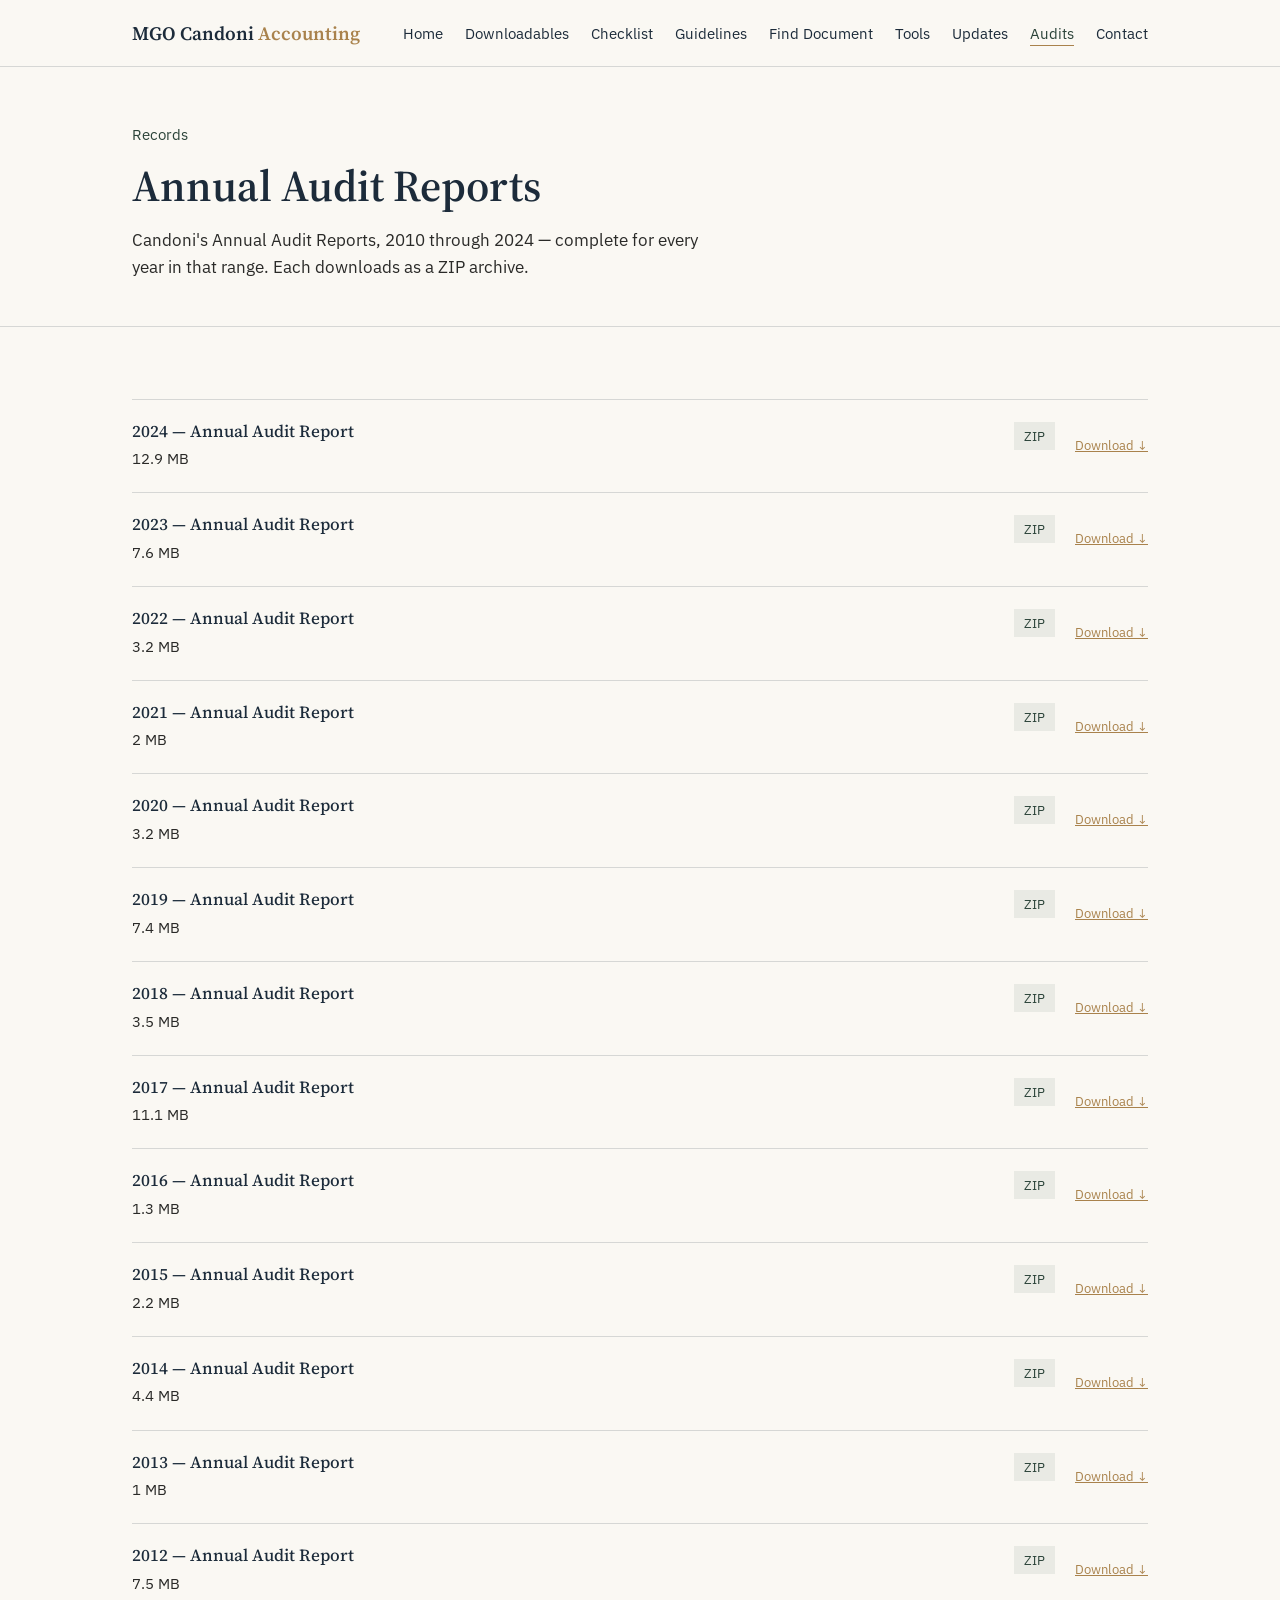
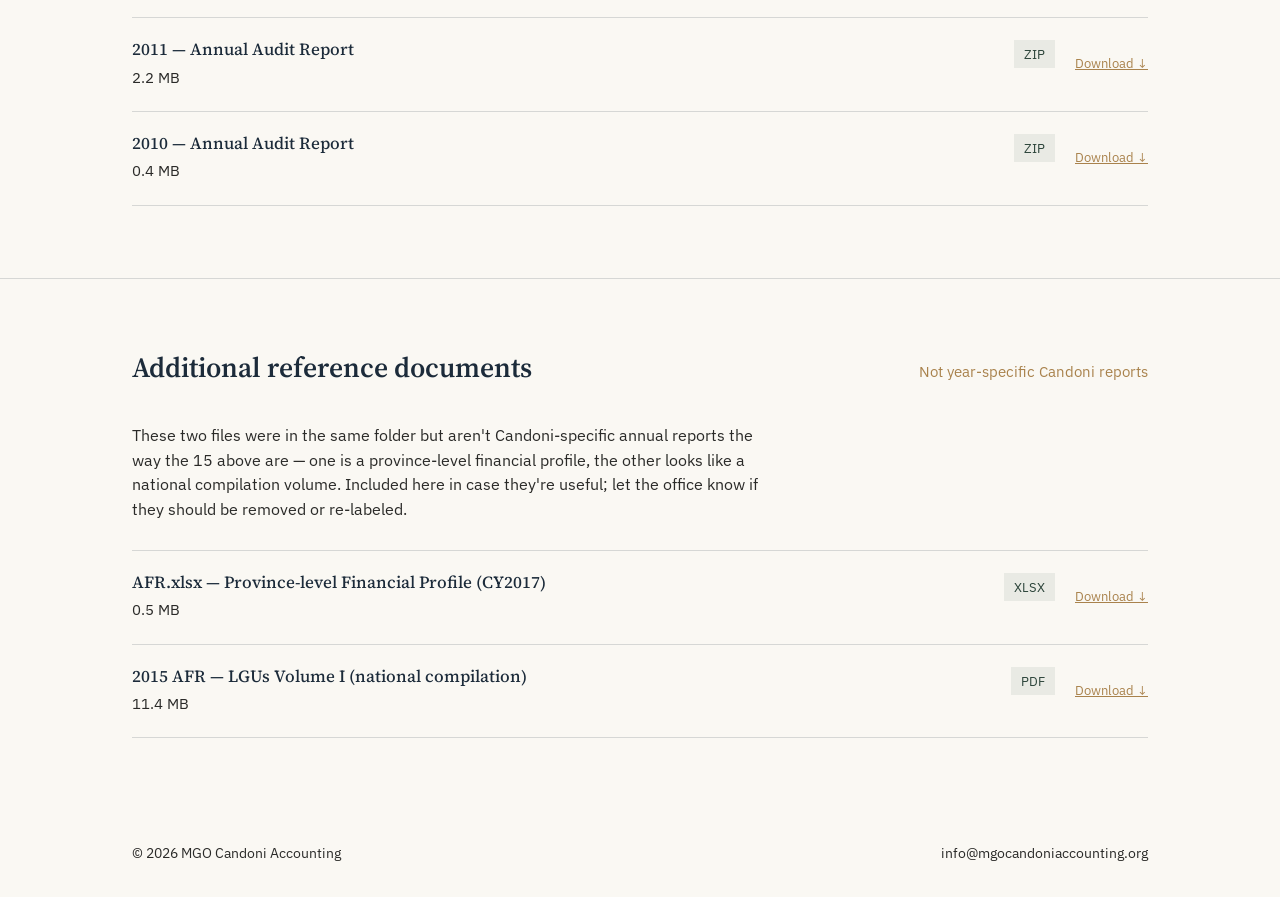
==== audits.html @ c7323056 "Add files via upload" ====
<!DOCTYPE html>
<html lang="en">
<head>
<meta charset="UTF-8">
<meta name="viewport" content="width=device-width, initial-scale=1.0">
<title>Annual Audit Reports — MGO Candoni Accounting</title>
<link rel="preconnect" href="https://fonts.googleapis.com">
<link rel="preconnect" href="https://fonts.gstatic.com" crossorigin>
<link href="https://fonts.googleapis.com/css2?family=Source+Serif+4:opsz,wght@8..60,400;8..60,500;8..60,600&family=IBM+Plex+Sans:wght@400;500;600&display=swap" rel="stylesheet">
<link rel="stylesheet" href="styles.css">
</head>
<body>

<header>
  <div class="wrap">
    <a class="brand" href="index.html">MGO Candoni <span>Accounting</span></a>
    <button class="nav-toggle" aria-label="Toggle menu" aria-expanded="false">Menu</button>
    <nav class="primary-nav" aria-label="Primary">
      <ul>
        <li><a href="index.html">Home</a></li>
        <li><a href="downloadables.html">Downloadables</a></li>
        <li><a href="checklist.html">Checklist</a></li>
        <li><a href="guidelines.html">Guidelines</a></li>
        <li><a href="find-document.html">Find Document</a></li>
        <li><a href="tools.html">Tools</a></li>
        <li><a href="updates.html">Updates</a></li>
        <li><a href="audits.html" class="active">Audits</a></li>
        <li><a href="index.html#contact">Contact</a></li>
      </ul>
    </nav>
  </div>
</header>

<section class="page-header">
  <div class="wrap">
    <div class="eyebrow">Records</div>
    <h1>Annual Audit Reports</h1>
    <p>Candoni's Annual Audit Reports, 2010 through 2024 — complete for every year in that range. Each downloads as a ZIP archive.</p>
  </div>
</section>

<section>
  <div class="wrap">
    <div class="item-list" id="audit-list"></div>
  </div>
</section>

<section>
  <div class="wrap">
    <div class="section-head">
      <h2>Additional reference documents</h2>
      <span class="index">Not year-specific Candoni reports</span>
    </div>
    <p class="tool-intro" style="margin-bottom:28px;">
      These two files were in the same folder but aren't Candoni-specific annual reports the way the 15 above are —
      one is a province-level financial profile, the other looks like a national compilation volume. Included here in
      case they're useful; let the office know if they should be removed or re-labeled.
    </p>
    <div class="item-list" id="extra-list"></div>
  </div>
</section>

<footer>
  <div class="wrap">
    <span>&copy; <span id="year"></span> MGO Candoni Accounting</span>
    <span>info@mgocandoniaccounting.org</span>
  </div>
</footer>

<script src="main.js"></script>
<script>
  // Candoni Annual Audit Reports, 2010–2024. Pulled from the office's Google Drive folder.
  // Each already shares "Anyone with the link → Viewer" (checked the 2010 and 2024 files directly).
  var AUDITS = [
    { year: 2024, title: "Candoni Annual Audit Report 2024", type: "ZIP", sizeMB: 12.9, id: "1YVI9ygePQobfzbsOAQjSka8Ca8p4ZA7M" },
    { year: 2023, title: "Candoni Annual Audit Report 2023", type: "ZIP", sizeMB: 7.6,  id: "1WnT14lcqJ0AJwrx3RCaeA-0HprADrFZc" },
    { year: 2022, title: "Candoni Annual Audit Report 2022", type: "ZIP", sizeMB: 3.2,  id: "1C9VmZjMvKqKCbFcv3mAd8LD2mfLG03RR" },
    { year: 2021, title: "Candoni Annual Audit Report 2021", type: "ZIP", sizeMB: 2.0,  id: "1WSCf14c4sEd3lqvt1v27I3DhtGHWVobz" },
    { year: 2020, title: "Candoni Annual Audit Report 2020", type: "ZIP", sizeMB: 3.2,  id: "1iOJN_16X8_esn-3ilmhOicMRSC7JckIA" },
    { year: 2019, title: "Candoni Annual Audit Report 2019", type: "ZIP", sizeMB: 7.4,  id: "1aBEcjjVIVn6bHJMqswfPZWk3wh3Di6Eo" },
    { year: 2018, title: "Candoni Annual Audit Report 2018", type: "ZIP", sizeMB: 3.5,  id: "1mX-XOz7Zbe6KRcD0GouExtvrxObvNTyC" },
    { year: 2017, title: "Candoni Annual Audit Report 2017", type: "ZIP", sizeMB: 11.1, id: "16ANJW4PMqkdSMzbHJJ01zv9lhij5ZJBm" },
    { year: 2016, title: "Candoni Annual Audit Report 2016", type: "ZIP", sizeMB: 1.3,  id: "1dvIygAGzqQs3AcyYjnyhk3pwgFR1vQxg" },
    { year: 2015, title: "Candoni Annual Audit Report 2015", type: "ZIP", sizeMB: 2.2,  id: "1CdaXBelsKQaSABcENxvYv8oHgFPfHPbI" },
    { year: 2014, title: "Candoni Annual Audit Report 2014", type: "ZIP", sizeMB: 4.4,  id: "17m8kyYfLmfcbmRltCJq9WxAZlE6QtIiM" },
    { year: 2013, title: "Candoni Annual Audit Report 2013", type: "ZIP", sizeMB: 1.0,  id: "1R3Nugii5xmjj1T43RSLkiKuS9NSeTp_E" },
    { year: 2012, title: "Candoni Annual Audit Report 2012", type: "ZIP", sizeMB: 7.5,  id: "1fSkDSS5uKSI08ydXm9nlRZs0q4G8jAVx" },
    { year: 2011, title: "Candoni Annual Audit Report 2011", type: "ZIP", sizeMB: 2.2,  id: "1Qkp61KUm6O_BjicZbKWQjsgWBhnt68vO" },
    { year: 2010, title: "Candoni Annual Audit Report 2010", type: "ZIP", sizeMB: 0.4,  id: "1bnAOHZNUwN-HrOVpxZuY6zUuQPgTwBhf" }
  ];

  var EXTRAS = [
    { title: "AFR.xlsx — Province-level Financial Profile (CY2017)", type: "XLSX", sizeMB: 0.5, id: "1G5CPT3FqXx-hh4bh0VdMhFAjjYeyq7M3" },
    { title: "2015 AFR — LGUs Volume I (national compilation)", type: "PDF", sizeMB: 11.4, id: "1GV2a7RsRopX1KxloAdpPgN9qYvxQCIcs" }
  ];

  function driveLink(id) {
    return "https://drive.google.com/uc?export=download&id=" + id;
  }

  function renderList(container, items, getTitle) {
    items.forEach(function (item) {
      var row = document.createElement('div');
      row.className = 'item-row';
      row.innerHTML =
        '<div class="meta"><h3>' + getTitle(item) + '</h3><p>' + item.sizeMB + ' MB</p></div>' +
        '<span class="cat">' + item.type + '</span>' +
        '<a class="filetype" href="' + driveLink(item.id) + '" target="_blank" rel="noopener">Download &darr;</a>';
      container.appendChild(row);
    });
  }

  renderList(document.getElementById('audit-list'), AUDITS, function (a) { return a.year + ' — Annual Audit Report'; });
  renderList(document.getElementById('extra-list'), EXTRAS, function (e) { return e.title; });
</script>
</body>
</html>
---- styles.css ----
/* ===== MGO Candoni — shared styles ===== */

:root{
  --paper:#FAF8F3;
  --ink:#1C2B3A;
  --ledger-green:#2B4339;
  --brass:#A9824C;
  --charcoal:#2A2A28;
  --rule:rgba(28,43,58,0.16);
  --rule-strong:rgba(28,43,58,0.28);
  --tag-bg:rgba(43,67,57,0.08);
}

*{box-sizing:border-box; margin:0; padding:0;}
html{scroll-behavior:smooth;}
body{
  background:var(--paper);
  color:var(--charcoal);
  font-family:'IBM Plex Sans', sans-serif;
  font-size:17px;
  line-height:1.6;
}
h1,h2,h3{
  font-family:'Source Serif 4', serif;
  color:var(--ink);
  font-weight:600;
  line-height:1.15;
}
a{color:inherit;}
img{max-width:100%; display:block;}
button{font-family:inherit;}

.wrap{
  max-width:1080px;
  margin:0 auto;
  padding:0 32px;
}

/* ---- Header / Nav ---- */
header{
  border-bottom:1px solid var(--rule);
  background:var(--paper);
  position:sticky;
  top:0;
  z-index:20;
}
header .wrap{
  display:flex;
  align-items:center;
  justify-content:space-between;
  padding-top:18px;
  padding-bottom:18px;
  gap:24px;
}
.brand{
  font-family:'Source Serif 4', serif;
  font-size:19px;
  font-weight:600;
  color:var(--ink);
  text-decoration:none;
  white-space:nowrap;
}
.brand span{color:var(--brass);}

nav.primary-nav ul{
  list-style:none;
  display:flex;
  gap:22px;
  flex-wrap:wrap;
  justify-content:flex-end;
}
nav.primary-nav a{
  text-decoration:none;
  font-size:14.5px;
  color:var(--ink);
  border-bottom:1px solid transparent;
  padding-bottom:2px;
  white-space:nowrap;
  transition:border-color 0.2s ease, color 0.2s ease;
}
nav.primary-nav a:hover,
nav.primary-nav a.active{
  border-color:var(--brass);
}
nav.primary-nav a.active{color:var(--ledger-green);}

.nav-toggle{
  display:none;
  background:none;
  border:1px solid var(--ink);
  padding:8px 12px;
  font-size:14px;
  color:var(--ink);
  cursor:pointer;
}

@media (max-width:860px){
  nav.primary-nav{
    display:none;
    width:100%;
    order:3;
  }
  nav.primary-nav.open{display:block;}
  nav.primary-nav ul{
    flex-direction:column;
    gap:0;
    justify-content:flex-start;
  }
  nav.primary-nav li{
    border-top:1px solid var(--rule);
  }
  nav.primary-nav a{
    display:block;
    padding:14px 0;
  }
  header .wrap{flex-wrap:wrap;}
  .nav-toggle{display:block;}
}

/* ---- Page header (sub-pages) ---- */
.page-header{
  padding:56px 0 44px;
  border-bottom:1px solid var(--rule);
}
.page-header .eyebrow{
  font-size:14.5px;
  color:var(--ledger-green);
  margin-bottom:14px;
}
.page-header h1{
  font-size:clamp(30px, 4.5vw, 44px);
  max-width:20ch;
  margin-bottom:16px;
}
.page-header p{
  max-width:60ch;
  font-size:17px;
  color:var(--charcoal);
}

/* ---- Home hero ---- */
.hero{
  position:relative;
  padding:96px 0 88px;
  overflow:hidden;
  background:
    repeating-linear-gradient(
      to bottom,
      transparent 0px,
      transparent 43px,
      var(--rule) 43px,
      var(--rule) 44px
    );
}
.hero .wrap{position:relative;}
.hero-eyebrow{font-size:15px; color:var(--ledger-green); margin-bottom:18px;}
.hero h1{font-size:clamp(34px, 5vw, 54px); max-width:15ch; margin-bottom:28px;}
.hero p{max-width:46ch; font-size:18px; color:var(--charcoal); margin-bottom:36px;}
.hero-actions{display:flex; gap:20px; flex-wrap:wrap; align-items:center;}

/* ---- Buttons ---- */
.btn{
  display:inline-block;
  padding:13px 28px;
  font-size:15px;
  font-weight:500;
  text-decoration:none;
  border:1px solid var(--ink);
  color:var(--paper);
  background:var(--ink);
  transition:background 0.2s ease, color 0.2s ease, border-color 0.2s ease;
  cursor:pointer;
}
.btn:hover{background:var(--ledger-green); border-color:var(--ledger-green);}
.btn-ghost{background:transparent; color:var(--ink);}
.btn-ghost:hover{background:var(--ink); color:var(--paper);}
.btn-small{padding:9px 18px; font-size:13.5px;}

/* ---- Section rhythm ---- */
section{padding:72px 0; border-bottom:1px solid var(--rule);}
section:last-of-type{border-bottom:none;}
.section-head{
  display:flex;
  justify-content:space-between;
  align-items:baseline;
  gap:24px;
  margin-bottom:40px;
  flex-wrap:wrap;
}
.section-head h2{font-size:28px;}
.section-head .index{font-size:14.5px; color:var(--brass);}

/* ---- Home: services rows ---- */
.services{width:100%; border-collapse:collapse;}
.services .row{
  display:grid;
  grid-template-columns:220px 1fr;
  gap:32px;
  padding:26px 0;
  border-top:1px solid var(--rule);
}
.services .row:last-child{border-bottom:1px solid var(--rule);}
.services h3{font-size:19px; font-weight:500;}
.services p{color:var(--charcoal); max-width:56ch; font-size:16px;}

/* ---- Home: about ---- */
.about-grid{display:grid; grid-template-columns:1.1fr 0.9fr; gap:64px; align-items:start;}
.about-grid p{margin-bottom:18px; max-width:52ch; font-size:17px;}
.figures{border-left:1px solid var(--rule); padding-left:32px;}
.figure{margin-bottom:28px;}
.figure:last-child{margin-bottom:0;}
.figure .num{font-family:'Source Serif 4', serif; font-size:32px; color:var(--ledger-green); display:block;}
.figure .label{font-size:14px; color:var(--charcoal);}

/* ---- Quick links grid (home) ---- */
.quick-grid{
  display:grid;
  grid-template-columns:repeat(3, 1fr);
  gap:1px;
  background:var(--rule);
  border:1px solid var(--rule);
}
.quick-item{
  background:var(--paper);
  padding:28px;
  text-decoration:none;
  display:flex;
  flex-direction:column;
  gap:8px;
  transition:background 0.2s ease;
}
.quick-item:hover{background:var(--tag-bg);}
.quick-item h3{font-size:17px; font-weight:500;}
.quick-item p{font-size:14.5px; color:var(--charcoal);}
.quick-item .tag{font-size:13px; color:var(--brass);}

@media (max-width:720px){
  .quick-grid{grid-template-columns:1fr;}
}

/* ---- Contact ---- */
.contact-inner{display:grid; grid-template-columns:1fr 1fr; gap:48px;}
.contact-card h3{font-size:20px; margin-bottom:14px;}
.contact-line{
  display:flex; gap:14px; padding:14px 0;
  border-top:1px solid var(--rule);
  font-size:16px; align-items:baseline;
}
.contact-line:last-child{border-bottom:1px solid var(--rule);}
.contact-line .k{width:90px; color:var(--brass); font-size:14px; flex-shrink:0;}
.contact-line a{text-decoration:none; border-bottom:1px solid var(--rule);}
.contact-line a:hover{border-color:var(--ink);}
.contact-note{font-size:15px; color:var(--charcoal); padding-top:14px;}

@media (max-width:720px){
  .about-grid{grid-template-columns:1fr;}
  .figures{border-left:none; border-top:1px solid var(--rule); padding-left:0; padding-top:24px;}
  .services .row{grid-template-columns:1fr; gap:8px;}
  .contact-inner{grid-template-columns:1fr;}
  .hero{padding:64px 0 56px;}
  section{padding:56px 0;}
}

/* ---- Footer ---- */
footer{padding:32px 0; font-size:14px; color:var(--charcoal);}
footer .wrap{
  display:flex; justify-content:space-between; flex-wrap:wrap; gap:12px;
}

/* ===================================================
   Downloadables / Checklist / Guidelines / Updates
   ================================================= */

.filter-bar{
  display:flex;
  gap:12px;
  flex-wrap:wrap;
  margin-bottom:36px;
}
.filter-chip{
  border:1px solid var(--rule-strong);
  background:transparent;
  padding:8px 16px;
  font-size:14px;
  color:var(--ink);
  cursor:pointer;
  transition:background 0.15s ease, color 0.15s ease, border-color 0.15s ease;
}
.filter-chip:hover{border-color:var(--ink);}
.filter-chip.active{background:var(--ink); color:var(--paper); border-color:var(--ink);}

.item-list{border-top:1px solid var(--rule);}
.item-row{
  display:grid;
  grid-template-columns:1fr auto auto;
  gap:20px;
  align-items:center;
  padding:22px 0;
  border-bottom:1px solid var(--rule);
}
.item-row .meta h3{font-size:17px; font-weight:500; margin-bottom:6px;}
.item-row .meta p{font-size:14.5px; color:var(--charcoal);}
.item-row .cat{
  font-size:12.5px;
  color:var(--ledger-green);
  background:var(--tag-bg);
  padding:4px 10px;
  white-space:nowrap;
  align-self:start;
}
.item-row .filetype{
  font-size:13px;
  color:var(--brass);
  white-space:nowrap;
}

@media (max-width:720px){
  .item-row{grid-template-columns:1fr; gap:10px;}
  .item-row .cat, .item-row .filetype{justify-self:start;}
}

/* ---- Checklist accordion ---- */
.checklist-group{
  border-top:1px solid var(--rule);
}
.checklist-group summary{
  list-style:none;
  cursor:pointer;
  padding:22px 0;
  display:flex;
  justify-content:space-between;
  align-items:center;
  border-bottom:1px solid var(--rule);
  font-family:'Source Serif 4', serif;
  font-size:19px;
  color:var(--ink);
}
.checklist-group summary::-webkit-details-marker{display:none;}
.checklist-group summary::after{
  content:"+";
  font-family:'IBM Plex Sans', sans-serif;
  font-size:22px;
  color:var(--brass);
}
.checklist-group[open] summary::after{content:"–";}
.checklist-body{padding:8px 0 28px;}
.checklist-body ul{list-style:none;}
.checklist-body li{
  display:flex;
  gap:12px;
  padding:10px 0;
  font-size:15.5px;
  border-bottom:1px dashed var(--rule);
  align-items:flex-start;
}
.checklist-body li:last-child{border-bottom:none;}
.checklist-body input[type="checkbox"]{
  margin-top:4px;
  accent-color:var(--ledger-green);
  width:16px; height:16px;
  flex-shrink:0;
}

/* ---- Guidelines / Updates cards ---- */
.gov-grid{
  display:grid;
  grid-template-columns:repeat(2, 1fr);
  gap:1px;
  background:var(--rule);
  border:1px solid var(--rule);
}
.gov-card{
  background:var(--paper);
  padding:28px;
}
.gov-card h3{font-size:18px; margin-bottom:8px;}
.gov-card p{font-size:14.5px; color:var(--charcoal); margin-bottom:14px;}
.gov-card a{
  font-size:14px;
  color:var(--ledger-green);
  text-decoration:none;
  border-bottom:1px solid var(--rule-strong);
}
.gov-card a:hover{border-color:var(--ledger-green);}

@media (max-width:720px){
  .gov-grid{grid-template-columns:1fr;}
}

/* ---- Search (Find Document) ---- */
.search-box{
  display:flex;
  border:1px solid var(--ink);
  margin-bottom:36px;
}
.search-box input{
  flex:1;
  border:none;
  background:transparent;
  padding:15px 18px;
  font-size:16px;
  font-family:inherit;
  color:var(--charcoal);
}
.search-box input:focus{outline:none;}
.search-box button{
  border:none;
  background:var(--ink);
  color:var(--paper);
  padding:0 24px;
  font-size:14.5px;
  cursor:pointer;
}
.search-box button:hover{background:var(--ledger-green);}
.search-meta{font-size:14px; color:var(--brass); margin-bottom:20px;}
.no-results{
  padding:40px 0;
  color:var(--charcoal);
  font-size:15.5px;
}

/* ---- Tools page ---- */
.tool-nav{
  display:flex;
  gap:12px;
  flex-wrap:wrap;
  margin-bottom:48px;
  border-bottom:1px solid var(--rule);
  padding-bottom:24px;
}
.tool-tab{
  border:1px solid var(--rule-strong);
  background:transparent;
  padding:10px 20px;
  font-size:14.5px;
  color:var(--ink);
  cursor:pointer;
}
.tool-tab.active{background:var(--ink); color:var(--paper); border-color:var(--ink);}
.tool-panel{display:none;}
.tool-panel.active{display:block;}

.tool-intro{max-width:64ch; color:var(--charcoal); font-size:15.5px; margin-bottom:32px;}
.tool-intro strong{color:var(--ink);}

.field-grid{
  display:grid;
  grid-template-columns:1fr 1fr;
  gap:24px;
  margin-bottom:28px;
}
.field{
  display:flex;
  flex-direction:column;
  gap:8px;
}
.field label{font-size:14px; color:var(--brass);}
.field input{
  border:none;
  border-bottom:1px solid var(--rule-strong);
  background:transparent;
  padding:10px 2px;
  font-size:16px;
  font-family:inherit;
  color:var(--charcoal);
}
.field input:focus{outline:none; border-color:var(--ink);}

@media (max-width:640px){
  .field-grid{grid-template-columns:1fr;}
}

.result-panel{
  margin-top:32px;
  padding:28px;
  background:var(--tag-bg);
  border-left:3px solid var(--ledger-green);
  display:none;
}
.result-panel.show{display:block;}
.result-panel .result-row{
  display:flex;
  justify-content:space-between;
  padding:8px 0;
  font-size:15.5px;
  border-bottom:1px dashed var(--rule);
}
.result-panel .result-row:last-child{border-bottom:none; font-weight:600; color:var(--ink); padding-top:14px;}

/* Aging ledger table */
.ledger-table{width:100%; border-collapse:collapse; margin-bottom:20px;}
.ledger-table th{
  text-align:left;
  font-size:13px;
  color:var(--brass);
  font-weight:500;
  padding:10px 8px;
  border-bottom:1px solid var(--rule-strong);
}
.ledger-table td{
  padding:10px 8px;
  border-bottom:1px solid var(--rule);
  font-size:15px;
}
.ledger-table input{
  width:100%;
  border:none;
  background:transparent;
  font-family:inherit;
  font-size:15px;
  color:var(--charcoal);
  padding:6px 4px;
}
.ledger-table input:focus{outline:none; background:var(--tag-bg);}
.bucket-tag{
  font-size:12.5px;
  padding:3px 9px;
  background:var(--tag-bg);
  color:var(--ledger-green);
}
.bucket-tag.warn{color:#8A5A2B;}
.bucket-tag.danger{color:#9C3B2E;}

.aging-summary{
  display:grid;
  grid-template-columns:repeat(4, 1fr);
  gap:1px;
  background:var(--rule);
  border:1px solid var(--rule);
  margin-top:24px;
}
.aging-summary div{
  background:var(--paper);
  padding:18px;
  text-align:left;
}
.aging-summary .amt{font-family:'Source Serif 4', serif; font-size:22px; color:var(--ink); display:block;}
.aging-summary .lbl{font-size:12.5px; color:var(--charcoal);}

@media (max-width:720px){
  .aging-summary{grid-template-columns:repeat(2, 1fr);}
}

/* Advances search */
.notice-box{
  border:1px solid var(--rule-strong);
  background:var(--tag-bg);
  padding:20px 24px;
  font-size:14.5px;
  color:var(--charcoal);
  margin-bottom:32px;
}
.notice-box strong{color:var(--ink);}

.adv-table{width:100%; border-collapse:collapse;}
.adv-table th{
  text-align:left;
  font-size:13px;
  color:var(--brass);
  font-weight:500;
  padding:12px 10px;
  border-bottom:1px solid var(--rule-strong);
}
.adv-table td{
  padding:12px 10px;
  border-bottom:1px solid var(--rule);
  font-size:15px;
}
.adv-table tr.overdue td:last-child{color:#9C3B2E;}

/* ---- Checklist page (code / desc / link table) ---- */
.group-grid{
  display:grid;
  grid-template-columns:repeat(auto-fit, minmax(190px, 1fr));
  gap:1px;
  background:var(--rule);
  border:1px solid var(--rule);
  margin-bottom:32px;
}
.group-btn{
  background:var(--paper);
  border:none;
  padding:20px 18px;
  text-align:left;
  font-family:'Source Serif 4', serif;
  font-size:16.5px;
  color:var(--ink);
  cursor:pointer;
  transition:background 0.15s ease, color 0.15s ease;
}
.group-btn:hover{background:var(--tag-bg);}
.group-btn.active{background:var(--ink); color:var(--paper);}
.group-btn .count{
  display:block;
  font-family:'IBM Plex Sans', sans-serif;
  font-size:12.5px;
  color:var(--brass);
  margin-top:6px;
}
.group-btn.active .count{color:#D9C39A;}

.code-table{width:100%; border-collapse:collapse;}
.code-table thead th{
  text-align:left;
  font-size:13px;
  color:var(--brass);
  font-weight:500;
  padding:10px 12px;
  border-bottom:1px solid var(--rule-strong);
}
.code-table td{
  padding:12px;
  border-bottom:1px solid var(--rule);
  font-size:15px;
  vertical-align:top;
}
.code-table td.code-cell{
  font-family:'IBM Plex Sans', sans-serif;
  color:var(--ledger-green);
  font-weight:500;
  white-space:nowrap;
  width:80px;
}
.code-table td.link-cell{white-space:nowrap; width:70px;}
.code-table a.open-link{
  color:var(--brass);
  text-decoration:none;
  border-bottom:1px solid var(--rule-strong);
  font-size:14px;
}
.code-table a.open-link:hover{border-color:var(--brass);}
.code-table a.disabled-link{
  color:var(--rule-strong);
  text-decoration:none;
  font-size:14px;
  cursor:default;
  pointer-events:none;
}
.code-table tbody tr:hover{background:var(--tag-bg);}

.checklist-toolbar{
  display:flex;
  gap:16px;
  align-items:center;
  margin-bottom:20px;
  flex-wrap:wrap;
}
.checklist-toolbar .search-box{flex:1; min-width:240px; margin-bottom:0;}
.checklist-count{font-size:14px; color:var(--charcoal); white-space:nowrap;}

@media (max-width:720px){
  .code-table thead{display:none;}
  .code-table tr{display:block; border-bottom:1px solid var(--rule); padding:12px 0;}
  .code-table td{display:block; border-bottom:none; padding:4px 0;}
  .code-table td.code-cell::before{content:"Code "; color:var(--brass);}
}

/* ---- DV / LR lookup (Find Document) ---- */
.dv-row{
  display:flex;
  gap:20px;
  align-items:flex-end;
  flex-wrap:wrap;
  margin-bottom:20px;
}
.dv-row .field{flex:1 1 240px;}
.dv-row .field.narrow{flex:0 1 160px;}
.dv-tool select{
  width:100%;
  border:none;
  border-bottom:1px solid var(--rule-strong);
  background:transparent;
  padding:10px 2px;
  font-size:16px;
  font-family:inherit;
  color:var(--charcoal);
}
.dv-tool select:focus{outline:none; border-color:var(--ink);}

.dv-tool table.table{width:100%; border-collapse:collapse; margin-top:28px;}
.dv-tool table.table thead th{
  text-align:left;
  font-size:13px;
  color:var(--brass);
  font-weight:500;
  padding:10px 12px;
  border-bottom:1px solid var(--rule-strong);
  background:transparent;
}
.dv-tool table.table td{
  padding:12px;
  border-bottom:1px solid var(--rule);
  font-size:14.5px;
  vertical-align:top;
}
.dv-tool table.table tbody tr:nth-child(even){background:var(--tag-bg);}

.dv-tool .badge{
  display:inline-block;
  padding:4px 10px;
  font-size:12.5px;
  font-weight:500;
}
.dv-tool .badge.ok{background:var(--tag-bg); color:var(--ledger-green); border:1px solid rgba(43,67,57,0.25);}
.dv-tool .badge.warn{background:rgba(169,130,74,0.12); color:#8A5A2B; border:1px solid rgba(169,130,74,0.3);}
.dv-tool .badge.err{background:rgba(156,59,46,0.1); color:#9C3B2E; border:1px solid rgba(156,59,46,0.3);}

@media (max-width:720px){
  .dv-tool table.table thead{display:none;}
  .dv-tool table.table tr{display:block; border-bottom:1px solid var(--rule); padding:10px 0;}
  .dv-tool table.table td{display:block; border-bottom:none; padding:3px 0;}
}

/* ---- Embedded external tools (iframes) ---- */
.tool-frame-wrap{
  border:1px solid var(--rule);
  background:#fff;
}
.tool-frame-wrap iframe{
  display:block;
  width:100%;
  height:820px;
  border:0;
}
.ext-link{
  display:inline-block;
  margin-top:14px;
  font-size:14px;
  color:var(--ledger-green);
  text-decoration:none;
  border-bottom:1px solid var(--rule-strong);
}
.ext-link:hover{border-color:var(--ledger-green);}

/* Reduced motion */
@media (prefers-reduced-motion: reduce){
  html{scroll-behavior:auto;}
  *{transition:none !important;}
}

:focus-visible{outline:2px solid var(--brass); outline-offset:2px;}
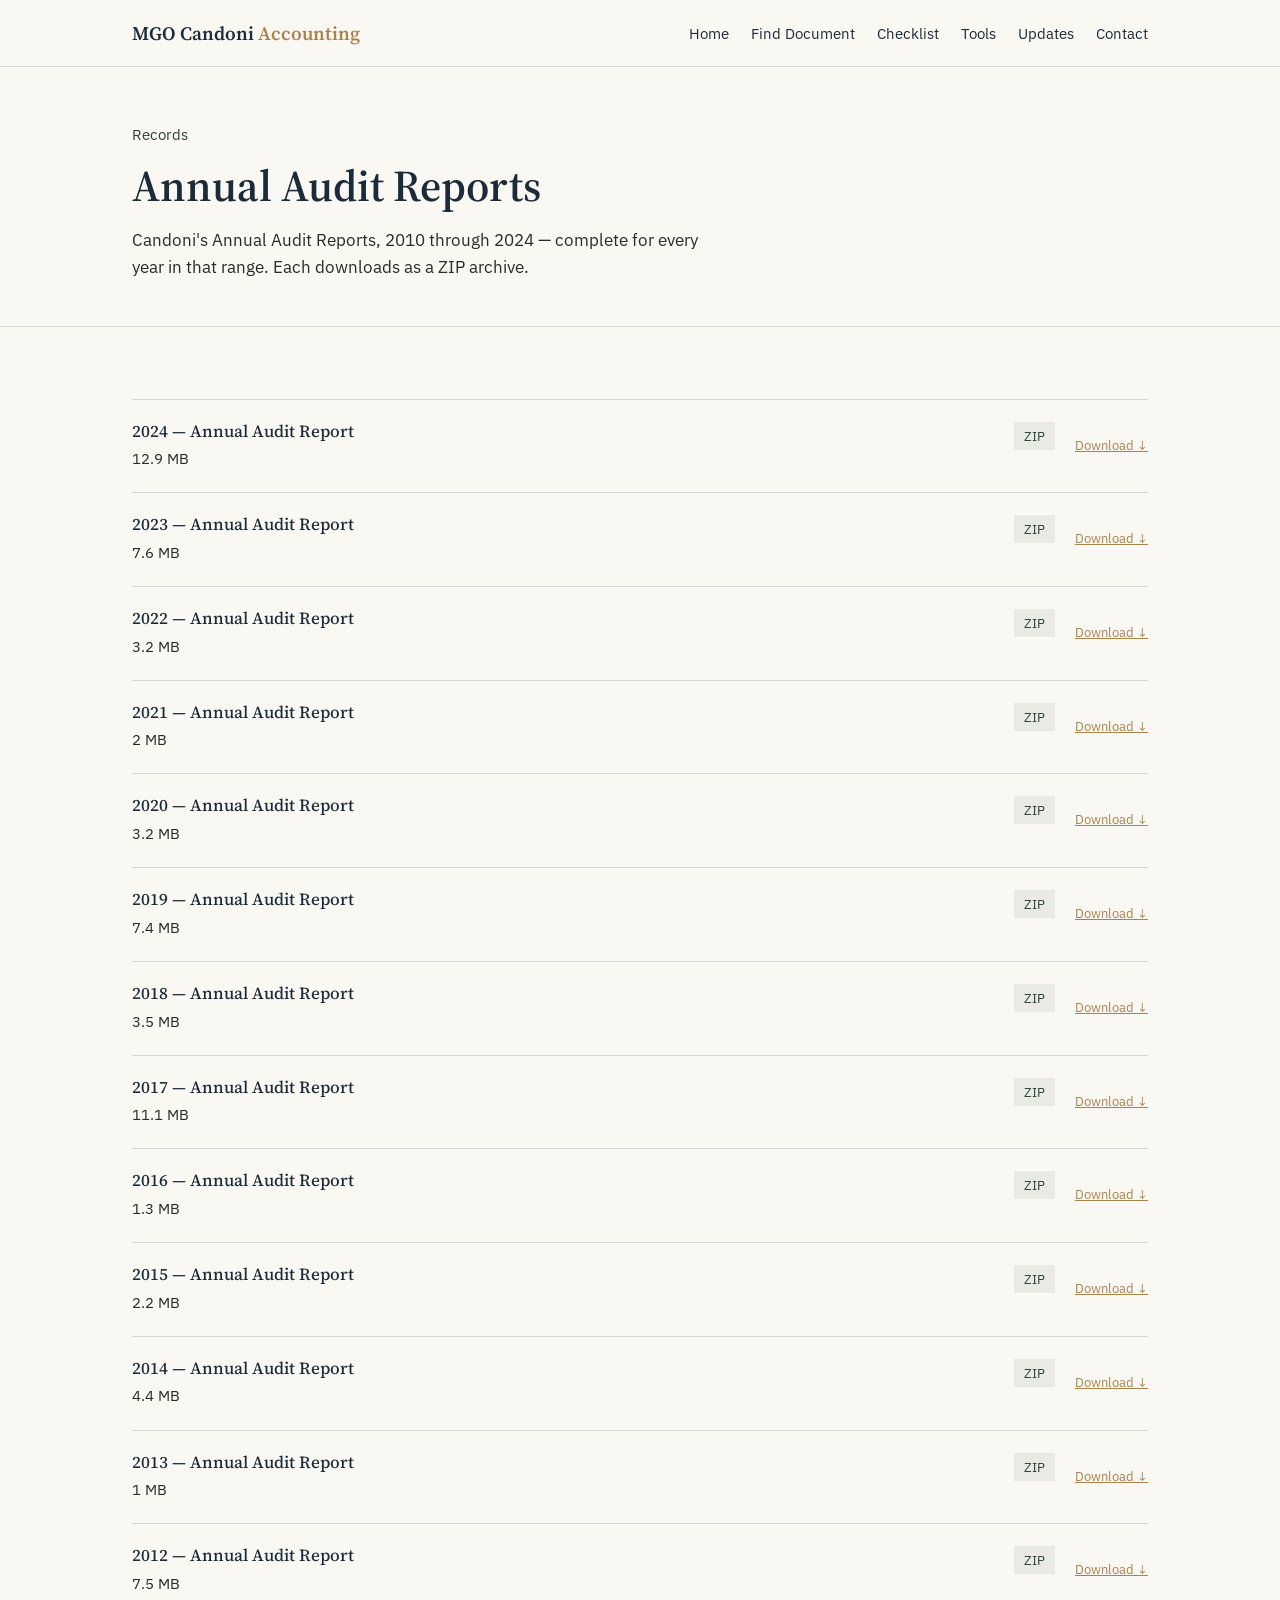
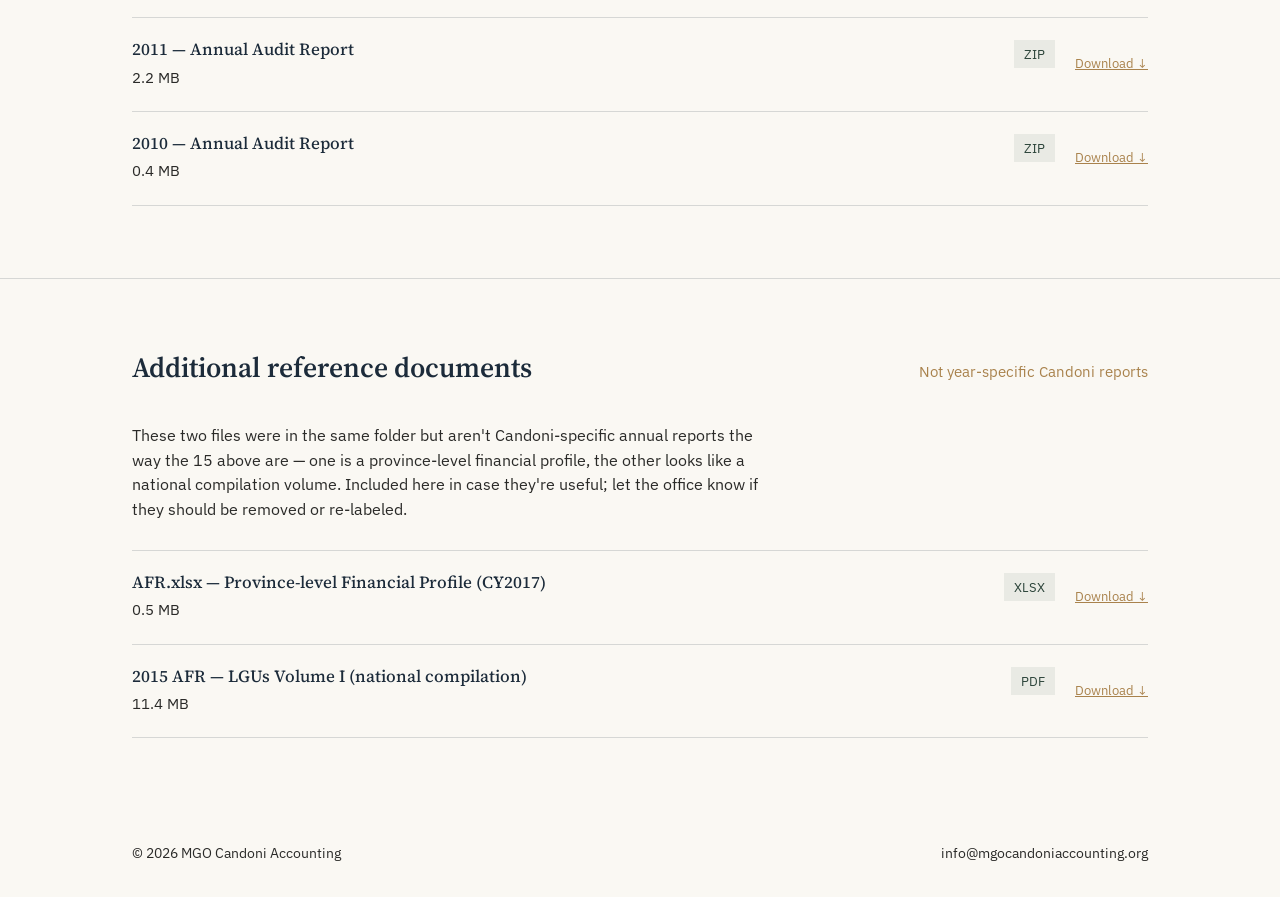
==== commit 4ce47c76: "Update audits.html" ====
--- a/audits.html
+++ b/audits.html
@@ -18,13 +18,10 @@
     <nav class="primary-nav" aria-label="Primary">
       <ul>
         <li><a href="index.html">Home</a></li>
-        <li><a href="downloadables.html">Downloadables</a></li>
+        <li><a href="find-document.html">Find Document</a></li>
         <li><a href="checklist.html">Checklist</a></li>
-        <li><a href="guidelines.html">Guidelines</a></li>
-        <li><a href="find-document.html">Find Document</a></li>
         <li><a href="tools.html">Tools</a></li>
         <li><a href="updates.html">Updates</a></li>
-        <li><a href="audits.html" class="active">Audits</a></li>
         <li><a href="index.html#contact">Contact</a></li>
       </ul>
     </nav>
--- a/styles.css
+++ b/styles.css
@@ -732,6 +732,48 @@
 }
 .ext-link:hover{border-color:var(--ledger-green);}
 
+/* ---- Large launch tile (opens external tool in new tab) ---- */
+.launch-tile{
+  display:flex;
+  flex-direction:row;
+  align-items:center;
+  justify-content:space-between;
+  gap:24px;
+  width:100%;
+  padding:40px 44px;
+  border:1px solid var(--rule-strong);
+  background:var(--paper);
+  text-decoration:none;
+  color:var(--ink);
+  transition:background 0.15s ease, border-color 0.15s ease;
+}
+.launch-tile:hover{background:var(--tag-bg); border-color:var(--ink);}
+.launch-tile-text{
+  display:flex;
+  flex-direction:column;
+  gap:8px;
+}
+.launch-tile-icon{
+  font-size:34px;
+  color:var(--brass);
+  line-height:1;
+  flex-shrink:0;
+}
+.launch-tile-title{
+  font-family:'Source Serif 4', serif;
+  font-size:22px;
+  line-height:1.25;
+}
+.launch-tile-sub{
+  font-size:13px;
+  color:var(--charcoal);
+}
+
+@media (max-width:640px){
+  .launch-tile{flex-direction:row; padding:28px 24px;}
+  .launch-tile-title{font-size:19px;}
+}
+
 /* Reduced motion */
 @media (prefers-reduced-motion: reduce){
   html{scroll-behavior:auto;}
